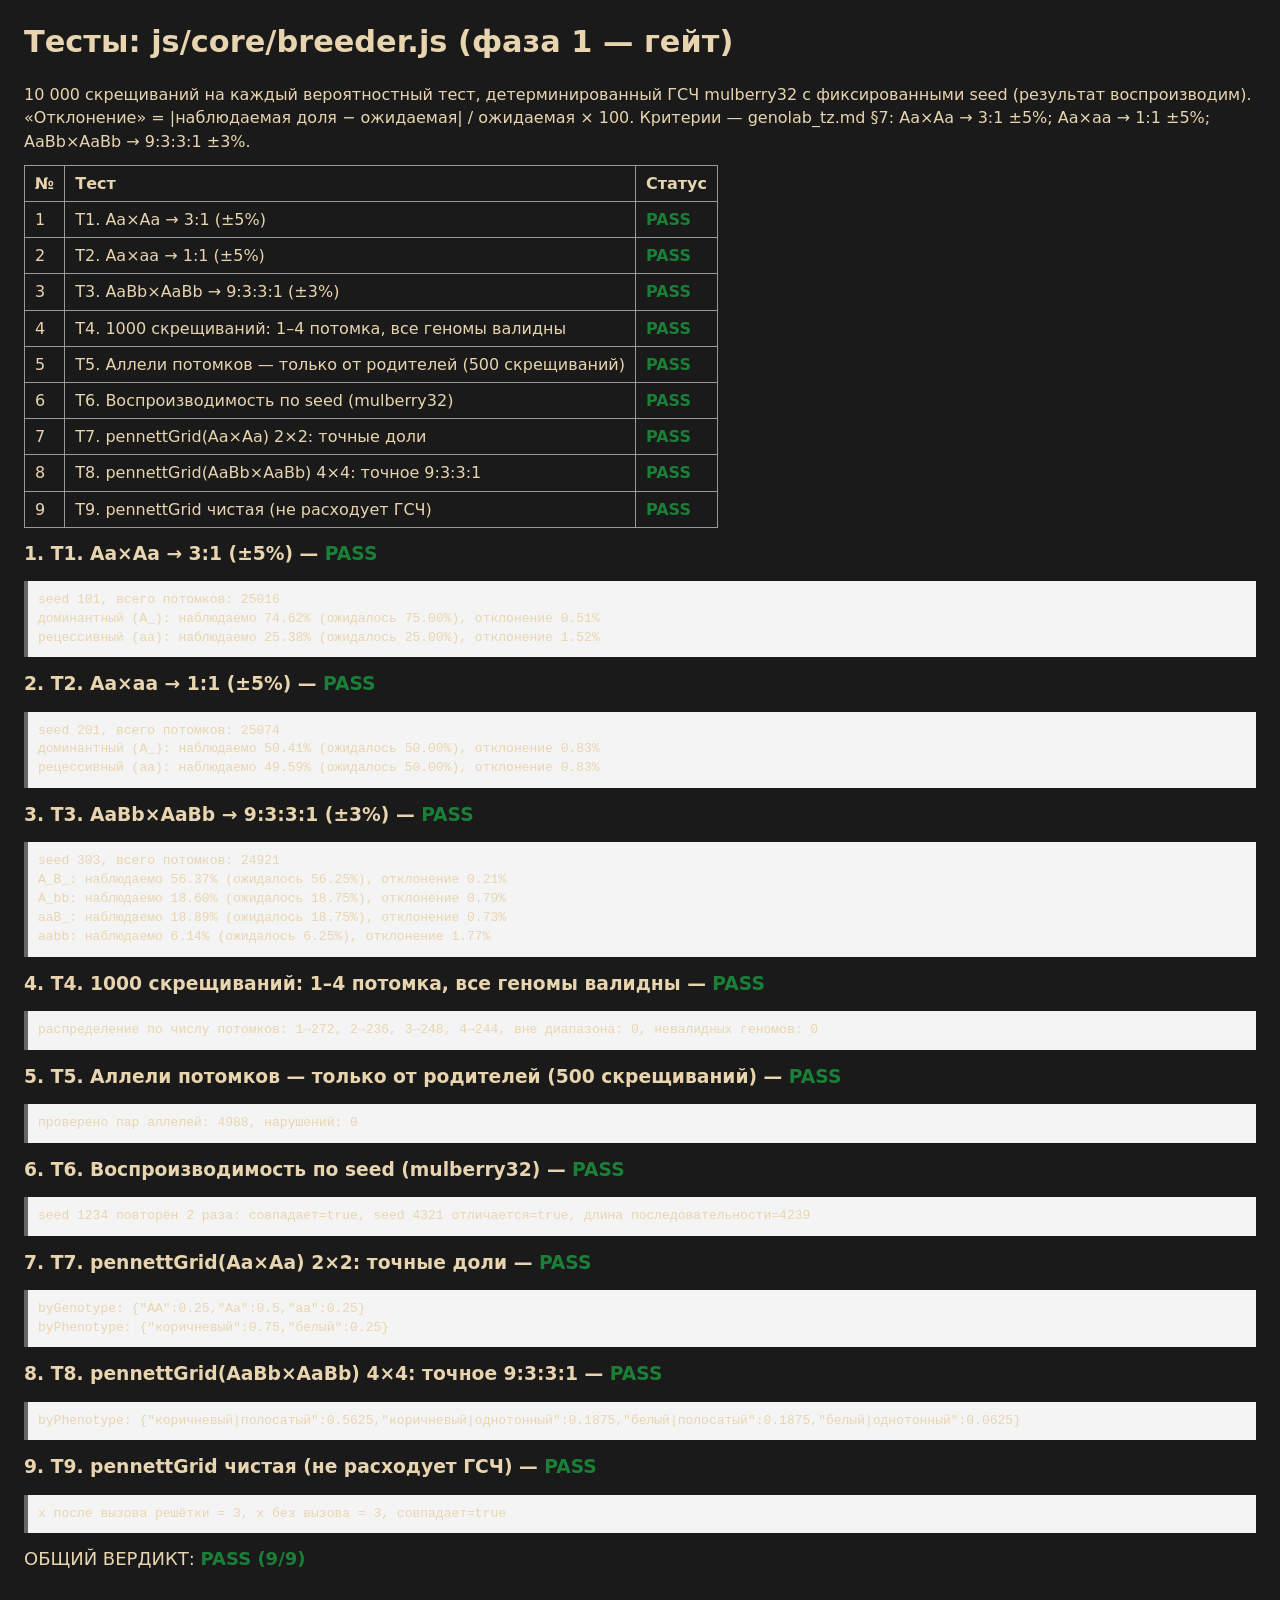
==== tests/breeder.test.html @ 1bb5aaeb "Фаза 1: геном и скрещивание (гейт PASS) - js/data/species.json: вид golo, 4 признака, полное доминир" ====
<!DOCTYPE html>
<html lang="ru">
<head>
  <meta charset="UTF-8">
  <meta name="viewport" content="width=device-width, initial-scale=1">
  <title>Тесты: breeder (фаза 1, гейт)</title>
  <link rel="stylesheet" href="../css/base.css">
  <style>
    #results table { border-collapse: collapse; margin: 12px 0; }
    #results th, #results td { border: 1px solid #999; padding: 6px 10px; text-align: left; }
    #results .pass { color: #1a7f37; font-weight: bold; }
    #results .fail { color: #c0392b; font-weight: bold; }
    #results .skip { color: #b07d1a; font-weight: bold; }
    #results pre { background: #f4f4f4; padding: 10px; border-left: 4px solid #666;
      white-space: pre-wrap; font-family: Consolas, monospace; font-size: 13px; }
    #verdict { font-size: 18px; }
  </style>
  <!-- Классические скрипты (не ESM): страница открывается с file://. -->
  <script src="../js/core/rng.js"></script>
  <script src="../js/core/genome.js"></script>
  <script src="../js/core/breeder.js"></script>
</head>
<body style="padding: 24px;">
  <h1>Тесты: js/core/breeder.js (фаза 1 — гейт)</h1>
  <p>10 000 скрещиваний на каждый вероятностный тест, детерминированный ГСЧ
     mulberry32 с фиксированными seed (результат воспроизводим).
     «Отклонение» = |наблюдаемая доля − ожидаемая| / ожидаемая × 100.
     Критерии — genolab_tz.md §7: Aa×Aa → 3:1 ±5%; Aa×aa → 1:1 ±5%;
     AaBb×AaBb → 9:3:3:1 ±3%.</p>
  <div id="results"><p>Выполняются тесты…</p></div>
  <script>
  (function () {
    'use strict';

    var out = document.getElementById('results');
    if (!window.GenoLab || !window.GenoLab.core || !window.GenoLab.core.breeder ||
        !window.GenoLab.core.genome || !window.GenoLab.core.rng) {
      out.innerHTML = '<p class="fail">FAIL: модули GenoLab (rng/genome/breeder) не загрузились</p>';
      return;
    }
    var G = window.GenoLab;
    var results = [];

    function report(name, status, lines) {
      results.push({ name: name, status: status, lines: lines });
    }

    function allChildren(seed, parentA, parentB, nCross) {
      var rng = G.core.rng.createRng(seed);
      var all = [];
      for (var i = 0; i < nCross; i++) {
        all = all.concat(G.core.breeder.cross(parentA, parentB, rng));
      }
      return all;
    }

    function distTest(name, seed, parentA, parentB, classify, expected, tolPct) {
      var all = allChildren(seed, parentA, parentB, 10000);
      var counts = {};
      var total = all.length;
      all.forEach(function (ch) {
        var k = classify(ch);
        counts[k] = (counts[k] || 0) + 1;
      });
      var lines = ['seed ' + seed + ', всего потомков: ' + total];
      var ok = true;
      Object.keys(expected).forEach(function (k) {
        var obs = (counts[k] || 0) / total;
        var dev = Math.abs(obs - expected[k]) / expected[k] * 100;
        if (dev > tolPct) ok = false;
        lines.push(k + ': наблюдаемо ' + (obs * 100).toFixed(2) + '% ' +
          '(ожидалось ' + (expected[k] * 100).toFixed(2) + '%), ' +
          'отклонение ' + dev.toFixed(2) + '%' + (dev > tolPct ? ' — ПРЕВЫШЕНО' : ''));
      });
      report(name, ok ? 'PASS' : 'FAIL', lines);
    }

    var mk = function (pairs) { return G.core.genome.createGenome('golo', pairs); };
    var Aa   = mk([['A', 'a'], ['B', 'B'], ['C', 'C'], ['D', 'D']]);
    var aa   = mk([['a', 'a'], ['B', 'B'], ['C', 'C'], ['D', 'D']]);
    var AaBb = mk([['A', 'a'], ['B', 'b'], ['C', 'C'], ['D', 'D']]);

    function dom1(ch) { return (ch.pairs[0][0] === 'A' || ch.pairs[0][1] === 'A') ? 'доминантный (A_)' : 'рецессивный (aa)'; }
    function dihybrid(ch) {
      var d1 = (ch.pairs[0][0] === 'A' || ch.pairs[0][1] === 'A');
      var d2 = (ch.pairs[1][0] === 'B' || ch.pairs[1][1] === 'B');
      return (d1 ? 'A_' : 'aa') + (d2 ? 'B_' : 'bb');
    }

    /* 1–3. Вероятностные распределения (10 000 скрещиваний каждое). */
    distTest('T1. Aa×Aa → 3:1 (±5%)', 101, Aa, Aa, dom1,
      { 'доминантный (A_)': 0.75, 'рецессивный (aa)': 0.25 }, 5);
    distTest('T2. Aa×aa → 1:1 (±5%)', 201, Aa, aa, dom1,
      { 'доминантный (A_)': 0.5, 'рецессивный (aa)': 0.5 }, 5);
    distTest('T3. AaBb×AaBb → 9:3:3:1 (±3%)', 303, AaBb, AaBb, dihybrid,
      { 'A_B_': 9 / 16, 'A_bb': 3 / 16, 'aaB_': 3 / 16, 'aabb': 1 / 16 }, 3);

    /* 4. Количество потомков: 1000 скрещиваний, 1–4 шт., геномы валидны. */
    (function () {
      var counts = { 1: 0, 2: 0, 3: 0, 4: 0 };
      var badGenomes = 0;
      var rng = G.core.rng.createRng(900);
      for (var i = 0; i < 1000; i++) {
        var kids = G.core.breeder.cross(AaBb, AaBb, rng);
        if (kids.length < 1 || kids.length > 4) {
          counts[0] = (counts[0] || 0) + 1;
        } else {
          counts[kids.length] = (counts[kids.length] || 0) + 1;
        }
        kids.forEach(function (k) {
          if (!G.core.genome.validateGenome(k).ok) badGenomes++;
        });
      }
      var ok = (counts[0] || 0) === 0 && badGenomes === 0;
      report('T4. 1000 скрещиваний: 1–4 потомка, все геномы валидны', ok ? 'PASS' : 'FAIL',
        ['распределение по числу потомков: 1→' + (counts[1] || 0) +
         ', 2→' + (counts[2] || 0) + ', 3→' + (counts[3] || 0) + ', 4→' + (counts[4] || 0) +
         ', вне диапазона: ' + (counts[0] || 0) + ', невалидных геномов: ' + badGenomes]);
    })();

    /* 5. Чистота аллелей: у каждого потомка аллель [0] — из A, [1] — из B. */
    (function () {
      var rng = G.core.rng.createRng(901);
      var bad = 0;
      var total = 0;
      for (var i = 0; i < 500; i++) {
        G.core.breeder.cross(AaBb, aa, rng).forEach(function (k) {
          k.pairs.forEach(function (p, j) {
            total++;
            var pa = AaBb.pairs[j], pb = aa.pairs[j];
            if (p[0] !== pa[0] && p[0] !== pa[1]) bad++;
            if (p[1] !== pb[0] && p[1] !== pb[1]) bad++;
          });
        });
      }
      report('T5. Аллели потомков — только от родителей (500 скрещиваний)',
        bad === 0 ? 'PASS' : 'FAIL',
        ['проверено пар аллелей: ' + total + ', нарушений: ' + bad]);
    })();

    /* 6. Воспроизводимость: одинаковый seed → одинаковый результат. */
    (function () {
      function seq(seed) {
        var rng = G.core.rng.createRng(seed);
        var s = '';
        for (var i = 0; i < 200; i++) {
          G.core.breeder.cross(AaBb, AaBb, rng).forEach(function (k) {
            s += G.core.genome.genotypeString(k) + ';';
          });
        }
        return s;
      }
      var s1 = seq(1234), s2 = seq(1234), s3 = seq(4321);
      var ok = s1 === s2 && s1 !== s3;
      report('T6. Воспроизводимость по seed (mulberry32)', ok ? 'PASS' : 'FAIL',
        ['seed 1234 повторён 2 раза: совпадает=' + (s1 === s2) +
         ', seed 4321 отличается=' + (s1 !== s3) + ', длина последовательности=' + s1.length]);
    })();

    /* 7. pennettGrid Aa×Aa: решётка 2×2, точные доли. */
    (function () {
      var grid = G.core.breeder.pennettGrid(Aa, Aa);
      var ok = grid.rows === 2 && grid.cols === 2 &&
        Math.abs(grid.byGenotype['AA'] - 0.25) < 1e-12 &&
        Math.abs(grid.byGenotype['Aa'] - 0.5) < 1e-12 &&
        Math.abs(grid.byGenotype['aa'] - 0.25) < 1e-12 &&
        Math.abs(grid.byPhenotype['коричневый'] - 0.75) < 1e-12 &&
        Math.abs(grid.byPhenotype['белый'] - 0.25) < 1e-12;
      report('T7. pennettGrid(Aa×Aa) 2×2: точные доли', ok ? 'PASS' : 'FAIL',
        ['byGenotype: ' + JSON.stringify(grid.byGenotype) +
         '\nbyPhenotype: ' + JSON.stringify(grid.byPhenotype)]);
    })();

    /* 8. pennettGrid AaBb×AaBb (2 признака): решётка 4×4, 9:3:3:1 точно. */
    (function () {
      var grid = G.core.breeder.pennettGrid(AaBb, AaBb, ['color', 'pattern']);
      var ok = grid.rows === 4 && grid.cols === 4 &&
        Math.abs(grid.byPhenotype['коричневый|полосатый'] - 9 / 16) < 1e-12 &&
        Math.abs(grid.byPhenotype['коричневый|однотонный'] - 3 / 16) < 1e-12 &&
        Math.abs(grid.byPhenotype['белый|полосатый'] - 3 / 16) < 1e-12 &&
        Math.abs(grid.byPhenotype['белый|однотонный'] - 1 / 16) < 1e-12;
      report('T8. pennettGrid(AaBb×AaBb) 4×4: точное 9:3:3:1', ok ? 'PASS' : 'FAIL',
        ['byPhenotype: ' + JSON.stringify(grid.byPhenotype)]);
    })();

    /* 9. pennettGrid — чистая функция: не трогает состояние ГСЧ. */
    (function () {
      var r1 = G.core.rng.createRng(777);
      G.core.breeder.pennettGrid(AaBb, AaBb, ['color', 'pattern']);
      var x1 = r1.randomInt(1, 4);
      var r2 = G.core.rng.createRng(777);
      var x2 = r2.randomInt(1, 4);
      var ok = x1 === x2;
      report('T9. pennettGrid чистая (не расходует ГСЧ)', ok ? 'PASS' : 'FAIL',
        ['x после вызова решётки = ' + x1 + ', x без вызова = ' + x2 + ', совпадает=' + ok]);
    })();

    /* Вывод в DOM. */
    var nPass = results.filter(function (r) { return r.status === 'PASS'; }).length;
    var nFail = results.length - nPass;
    var html = '<table><tr><th>№</th><th>Тест</th><th>Статус</th></tr>';
    results.forEach(function (r, i) {
      var cls = r.status === 'PASS' ? 'pass' : (r.status === 'SKIP' ? 'skip' : 'fail');
      html += '<tr><td>' + (i + 1) + '</td><td>' + r.name + '</td><td class="' + cls + '">' + r.status + '</td></tr>';
    });
    html += '</table>';
    results.forEach(function (r, i) {
      html += '<h3>' + (i + 1) + '. ' + r.name + ' — <span class="' +
        (r.status === 'PASS' ? 'pass' : 'fail') + '">' + r.status + '</span></h3><pre>' +
        r.lines.join('\n') + '</pre>';
    });
    html += '<p id="verdict">ОБЩИЙ ВЕРДИКТ: <span class="' + (nFail ? 'fail' : 'pass') + '">' +
      (nFail ? 'FAIL (' + nPass + '/' + results.length + ', упало ' + nFail + ')' : 'PASS (' + nPass + '/' + results.length + ')') + '</span></p>';
    out.innerHTML = html;
  })();
  </script>
</body>
</html>
---- css/base.css ----
/* ============================================================
   ГеноЛаб — базовые стили: палитра, reset, системный шрифт.
   ============================================================ */

:root {
  /* Палитра (ТЗ, раздел 4) */
  --color-bg: #1a1a1a;        /* чёрный — фон */
  --color-beige: #e8d5b0;     /* бежевый — основной текст */
  --color-gray: #d3d3d3;      /* светло-серый — второстепенное */
  --color-gold: #d4af37;      /* золото — акценты, кнопки */

  /* Производные цвета */
  --color-surface: #232019;       /* панель */
  --color-surface-2: #2b2620;     /* приподнятая панель */
  --color-border: #4a4436;        /* границы панелей */
  --color-beige-dim: rgba(232, 213, 176, 0.55);
  --color-gold-dim: rgba(212, 175, 55, 0.35);

  /* Шрифты: системный стек, без внешних шрифтов */
  --font-stack: system-ui, -apple-system, "Segoe UI", Roboto,
                "Helvetica Neue", Arial, "Noto Sans", sans-serif;

  /* Размеры */
  --font-size-base: 16px;
  --font-size-sm: 14px;
  --radius: 10px;
  --gap: 12px;
  --topbar-h: 48px;
  --content-max: 1100px;
}

/* --- Reset --- */
*,
*::before,
*::after {
  box-sizing: border-box;
}

html {
  font-size: var(--font-size-base);
  -webkit-text-size-adjust: 100%;
}

body {
  margin: 0;
  font-family: var(--font-stack);
  font-size: 1rem;
  line-height: 1.45;
  color: var(--color-beige);
  background-color: var(--color-bg);
}

h1, h2, h3, p {
  margin: 0 0 0.75em;
}

h1 {
  font-size: clamp(1.35rem, 3vw + 0.8rem, 1.9rem);
  line-height: 1.2;
}

h2 {
  font-size: clamp(1.05rem, 2vw + 0.6rem, 1.3rem);
  line-height: 1.25;
}

img, svg {
  display: block;
  max-width: 100%;
}

button {
  font: inherit;
  color: inherit;
  background: none;
  border: none;
  cursor: pointer;
}

a {
  color: inherit;
  text-decoration: none;
}

[hidden] {
  display: none !important;
}

/* Фокус для клавиатурной навигации */
:focus-visible {
  outline: 2px solid var(--color-gold);
  outline-offset: 2px;
  border-radius: 4px;
}
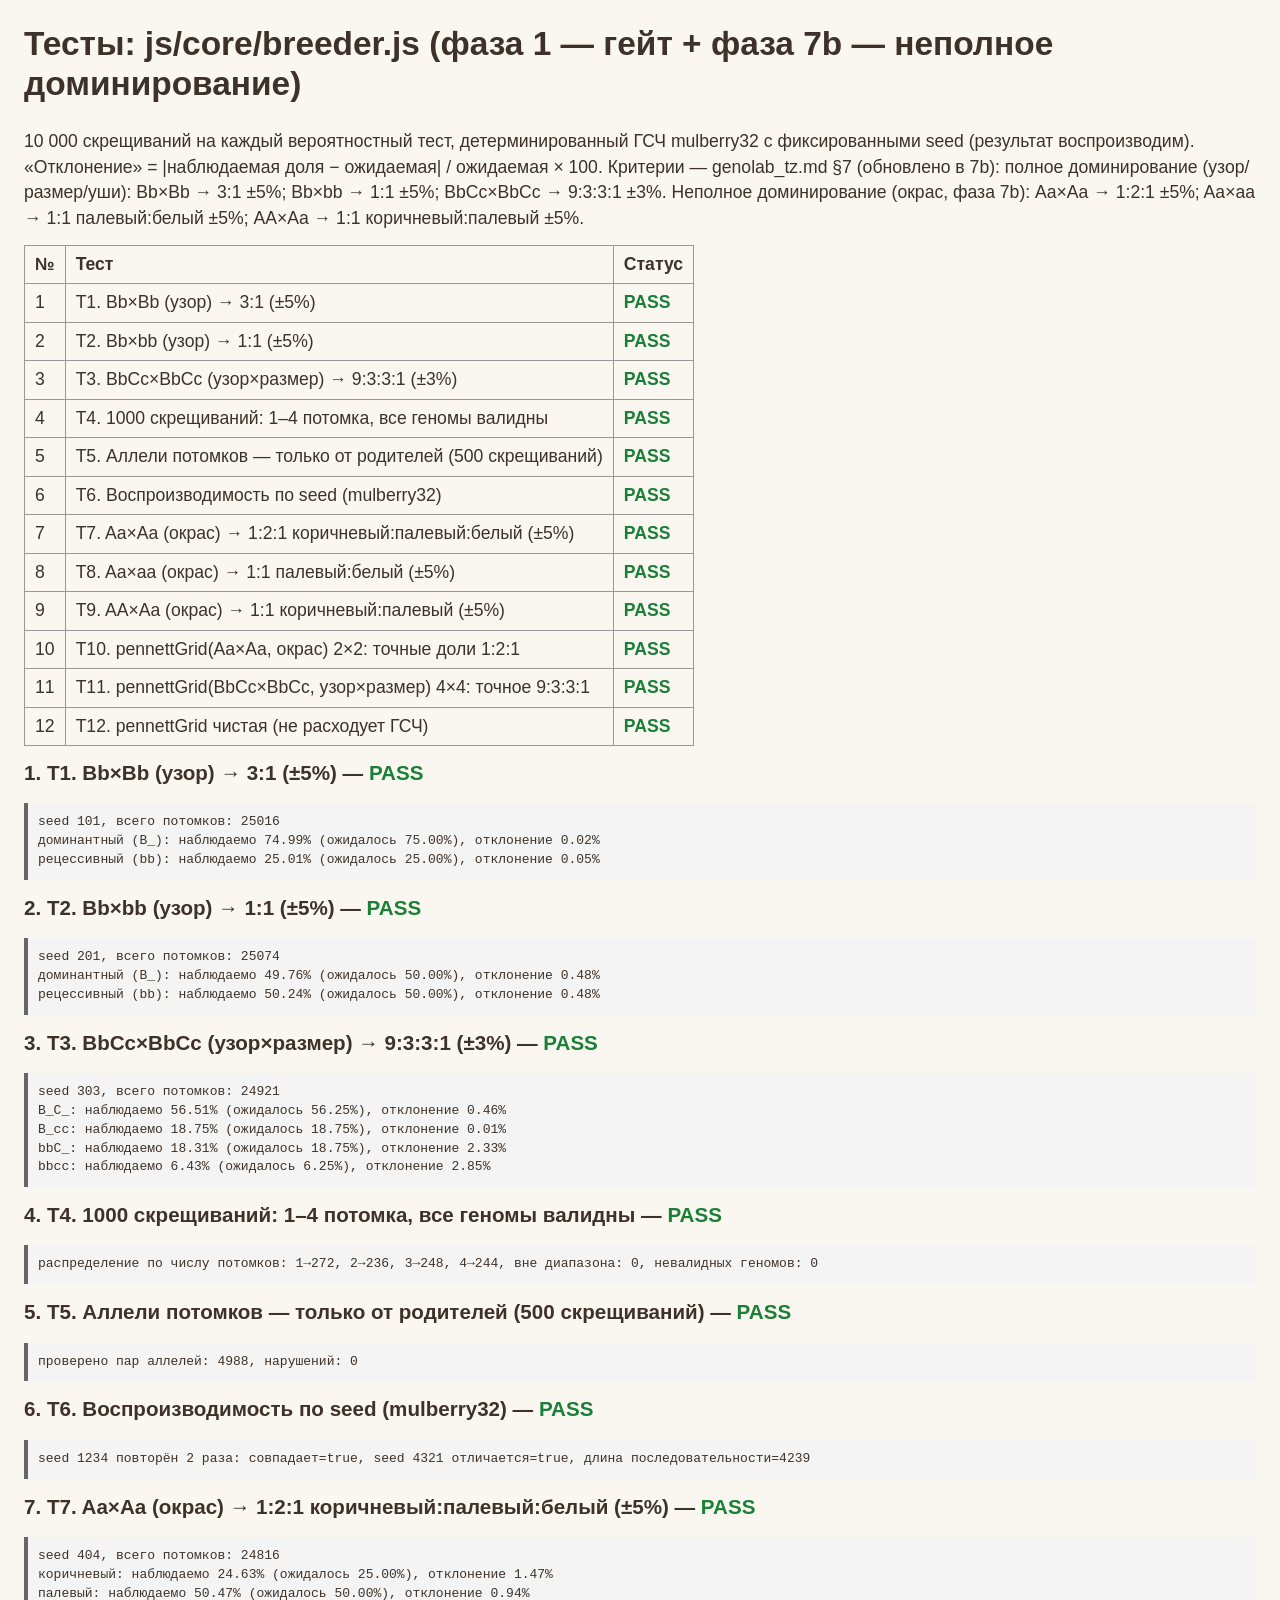
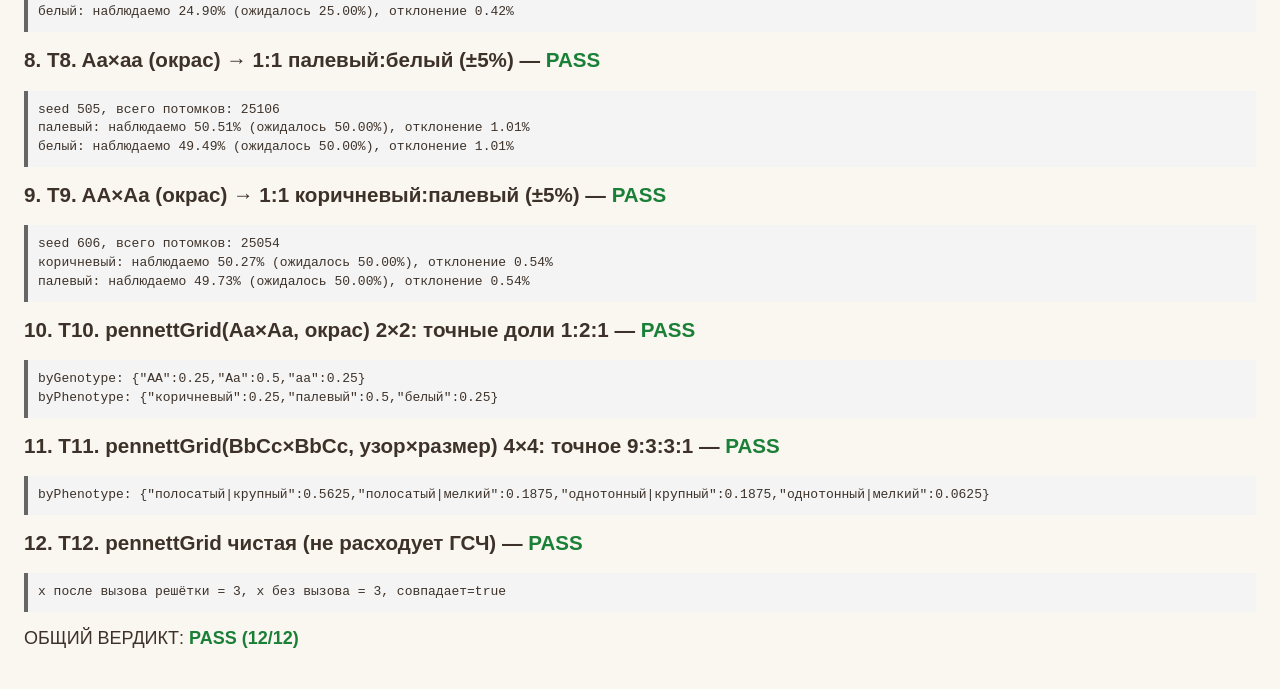
==== commit aca1b51a: "Фаза 7b: неполное доминирование окраса (палевый = Aa) - species.json + вшитый SPECIES: color -> inco" ====
--- a/tests/breeder.test.html
+++ b/tests/breeder.test.html
@@ -3,7 +3,7 @@
 <head>
   <meta charset="UTF-8">
   <meta name="viewport" content="width=device-width, initial-scale=1">
-  <title>Тесты: breeder (фаза 1, гейт)</title>
+  <title>Тесты: breeder (фаза 1 + 7b, гейт)</title>
   <link rel="stylesheet" href="../css/base.css">
   <style>
     #results table { border-collapse: collapse; margin: 12px 0; }
@@ -21,12 +21,15 @@
   <script src="../js/core/breeder.js"></script>
 </head>
 <body style="padding: 24px;">
-  <h1>Тесты: js/core/breeder.js (фаза 1 — гейт)</h1>
+  <h1>Тесты: js/core/breeder.js (фаза 1 — гейт + фаза 7b — неполное доминирование)</h1>
   <p>10 000 скрещиваний на каждый вероятностный тест, детерминированный ГСЧ
      mulberry32 с фиксированными seed (результат воспроизводим).
      «Отклонение» = |наблюдаемая доля − ожидаемая| / ожидаемая × 100.
-     Критерии — genolab_tz.md §7: Aa×Aa → 3:1 ±5%; Aa×aa → 1:1 ±5%;
-     AaBb×AaBb → 9:3:3:1 ±3%.</p>
+     Критерии — genolab_tz.md §7 (обновлено в 7b): полное доминирование
+     (узор/размер/уши): Bb×Bb → 3:1 ±5%; Bb×bb → 1:1 ±5%;
+     BbCc×BbCc → 9:3:3:1 ±3%. Неполное доминирование (окрас, фаза 7b):
+     Aa×Aa → 1:2:1 ±5%; Aa×aa → 1:1 палевый:белый ±5%;
+     AA×Aa → 1:1 коричневый:палевый ±5%.</p>
   <div id="results"><p>Выполняются тесты…</p></div>
   <script>
   (function () {
@@ -76,24 +79,31 @@
     }
 
     var mk = function (pairs) { return G.core.genome.createGenome('golo', pairs); };
-    var Aa   = mk([['A', 'a'], ['B', 'B'], ['C', 'C'], ['D', 'D']]);
-    var aa   = mk([['a', 'a'], ['B', 'B'], ['C', 'C'], ['D', 'D']]);
-    var AaBb = mk([['A', 'a'], ['B', 'b'], ['C', 'C'], ['D', 'D']]);
-
-    function dom1(ch) { return (ch.pairs[0][0] === 'A' || ch.pairs[0][1] === 'A') ? 'доминантный (A_)' : 'рецессивный (aa)'; }
+    /* Фаза 7b: T1–T3 переведены на узор/размер (полное доминирование);
+     * окрасные распределения — отдельные тесты T7–T9 (неполное доминирование). */
+    var Bb   = mk([['A', 'a'], ['B', 'b'], ['C', 'C'], ['D', 'D']]);
+    var bb   = mk([['a', 'a'], ['b', 'b'], ['C', 'C'], ['D', 'D']]);
+    var BbCc = mk([['A', 'a'], ['B', 'b'], ['C', 'c'], ['D', 'D']]);
+    var AaC  = mk([['A', 'a'], ['B', 'B'], ['C', 'C'], ['D', 'D']]); /* окрас Aa, остальное домин. */
+    var aaC  = mk([['a', 'a'], ['B', 'B'], ['C', 'C'], ['D', 'D']]); /* окрас aa */
+    var AAC  = mk([['A', 'A'], ['B', 'B'], ['C', 'C'], ['D', 'D']]); /* окрас AA */
+
+    function pat1(ch) { return (ch.pairs[1][0] === 'B' || ch.pairs[1][1] === 'B') ? 'доминантный (B_)' : 'рецессивный (bb)'; }
     function dihybrid(ch) {
-      var d1 = (ch.pairs[0][0] === 'A' || ch.pairs[0][1] === 'A');
-      var d2 = (ch.pairs[1][0] === 'B' || ch.pairs[1][1] === 'B');
-      return (d1 ? 'A_' : 'aa') + (d2 ? 'B_' : 'bb');
-    }
-
-    /* 1–3. Вероятностные распределения (10 000 скрещиваний каждое). */
-    distTest('T1. Aa×Aa → 3:1 (±5%)', 101, Aa, Aa, dom1,
-      { 'доминантный (A_)': 0.75, 'рецессивный (aa)': 0.25 }, 5);
-    distTest('T2. Aa×aa → 1:1 (±5%)', 201, Aa, aa, dom1,
-      { 'доминантный (A_)': 0.5, 'рецессивный (aa)': 0.5 }, 5);
-    distTest('T3. AaBb×AaBb → 9:3:3:1 (±3%)', 303, AaBb, AaBb, dihybrid,
-      { 'A_B_': 9 / 16, 'A_bb': 3 / 16, 'aaB_': 3 / 16, 'aabb': 1 / 16 }, 3);
+      var d1 = (ch.pairs[1][0] === 'B' || ch.pairs[1][1] === 'B');
+      var d2 = (ch.pairs[2][0] === 'C' || ch.pairs[2][1] === 'C');
+      return (d1 ? 'B_' : 'bb') + (d2 ? 'C_' : 'cc');
+    }
+    /* Фенотип окраса через genomeToPhenotype (фаза 7b: Aa → «палевый»). */
+    function colorPhen(ch) { return G.core.genome.genomeToPhenotype(ch).color; }
+
+    /* 1–3. Полное доминирование: узор и размер (10 000 скрещиваний). */
+    distTest('T1. Bb×Bb (узор) → 3:1 (±5%)', 101, Bb, Bb, pat1,
+      { 'доминантный (B_)': 0.75, 'рецессивный (bb)': 0.25 }, 5);
+    distTest('T2. Bb×bb (узор) → 1:1 (±5%)', 201, Bb, bb, pat1,
+      { 'доминантный (B_)': 0.5, 'рецессивный (bb)': 0.5 }, 5);
+    distTest('T3. BbCc×BbCc (узор×размер) → 9:3:3:1 (±3%)', 303, BbCc, BbCc, dihybrid,
+      { 'B_C_': 9 / 16, 'B_cc': 3 / 16, 'bbC_': 3 / 16, 'bbcc': 1 / 16 }, 3);
 
     /* 4. Количество потомков: 1000 скрещиваний, 1–4 шт., геномы валидны. */
     (function () {
@@ -101,7 +111,7 @@
       var badGenomes = 0;
       var rng = G.core.rng.createRng(900);
       for (var i = 0; i < 1000; i++) {
-        var kids = G.core.breeder.cross(AaBb, AaBb, rng);
+        var kids = G.core.breeder.cross(BbCc, BbCc, rng);
         if (kids.length < 1 || kids.length > 4) {
           counts[0] = (counts[0] || 0) + 1;
         } else {
@@ -124,10 +134,10 @@
       var bad = 0;
       var total = 0;
       for (var i = 0; i < 500; i++) {
-        G.core.breeder.cross(AaBb, aa, rng).forEach(function (k) {
+        G.core.breeder.cross(BbCc, bb, rng).forEach(function (k) {
           k.pairs.forEach(function (p, j) {
             total++;
-            var pa = AaBb.pairs[j], pb = aa.pairs[j];
+            var pa = BbCc.pairs[j], pb = bb.pairs[j];
             if (p[0] !== pa[0] && p[0] !== pa[1]) bad++;
             if (p[1] !== pb[0] && p[1] !== pb[1]) bad++;
           });
@@ -144,7 +154,7 @@
         var rng = G.core.rng.createRng(seed);
         var s = '';
         for (var i = 0; i < 200; i++) {
-          G.core.breeder.cross(AaBb, AaBb, rng).forEach(function (k) {
+          G.core.breeder.cross(BbCc, BbCc, rng).forEach(function (k) {
             s += G.core.genome.genotypeString(k) + ';';
           });
         }
@@ -157,41 +167,50 @@
          ', seed 4321 отличается=' + (s1 !== s3) + ', длина последовательности=' + s1.length]);
     })();
 
-    /* 7. pennettGrid Aa×Aa: решётка 2×2, точные доли. */
-    (function () {
-      var grid = G.core.breeder.pennettGrid(Aa, Aa);
+    /* 7–9. Неполное доминирование окраса (фаза 7b, 10 000 скрещиваний). */
+    distTest('T7. Aa×Aa (окрас) → 1:2:1 коричневый:палевый:белый (±5%)', 404, AaC, AaC, colorPhen,
+      { 'коричневый': 0.25, 'палевый': 0.5, 'белый': 0.25 }, 5);
+    distTest('T8. Aa×aa (окрас) → 1:1 палевый:белый (±5%)', 505, AaC, aaC, colorPhen,
+      { 'палевый': 0.5, 'белый': 0.5 }, 5);
+    distTest('T9. AA×Aa (окрас) → 1:1 коричневый:палевый (±5%)', 606, AAC, AaC, colorPhen,
+      { 'коричневый': 0.5, 'палевый': 0.5 }, 5);
+
+    /* 10. pennettGrid Aa×Aa (окрас): решётка 2×2, точные доли 1:2:1. */
+    (function () {
+      var grid = G.core.breeder.pennettGrid(AaC, AaC, ['color']);
       var ok = grid.rows === 2 && grid.cols === 2 &&
         Math.abs(grid.byGenotype['AA'] - 0.25) < 1e-12 &&
         Math.abs(grid.byGenotype['Aa'] - 0.5) < 1e-12 &&
         Math.abs(grid.byGenotype['aa'] - 0.25) < 1e-12 &&
-        Math.abs(grid.byPhenotype['коричневый'] - 0.75) < 1e-12 &&
+        Math.abs(grid.byPhenotype['коричневый'] - 0.25) < 1e-12 &&
+        Math.abs(grid.byPhenotype['палевый'] - 0.5) < 1e-12 &&
         Math.abs(grid.byPhenotype['белый'] - 0.25) < 1e-12;
-      report('T7. pennettGrid(Aa×Aa) 2×2: точные доли', ok ? 'PASS' : 'FAIL',
+      report('T10. pennettGrid(Aa×Aa, окрас) 2×2: точные доли 1:2:1', ok ? 'PASS' : 'FAIL',
         ['byGenotype: ' + JSON.stringify(grid.byGenotype) +
          '\nbyPhenotype: ' + JSON.stringify(grid.byPhenotype)]);
     })();
 
-    /* 8. pennettGrid AaBb×AaBb (2 признака): решётка 4×4, 9:3:3:1 точно. */
-    (function () {
-      var grid = G.core.breeder.pennettGrid(AaBb, AaBb, ['color', 'pattern']);
+    /* 11. pennettGrid BbCc×BbCc (узор×размер): решётка 4×4, 9:3:3:1 точно. */
+    (function () {
+      var grid = G.core.breeder.pennettGrid(BbCc, BbCc, ['pattern', 'size']);
       var ok = grid.rows === 4 && grid.cols === 4 &&
-        Math.abs(grid.byPhenotype['коричневый|полосатый'] - 9 / 16) < 1e-12 &&
-        Math.abs(grid.byPhenotype['коричневый|однотонный'] - 3 / 16) < 1e-12 &&
-        Math.abs(grid.byPhenotype['белый|полосатый'] - 3 / 16) < 1e-12 &&
-        Math.abs(grid.byPhenotype['белый|однотонный'] - 1 / 16) < 1e-12;
-      report('T8. pennettGrid(AaBb×AaBb) 4×4: точное 9:3:3:1', ok ? 'PASS' : 'FAIL',
+        Math.abs(grid.byPhenotype['полосатый|крупный'] - 9 / 16) < 1e-12 &&
+        Math.abs(grid.byPhenotype['полосатый|мелкий'] - 3 / 16) < 1e-12 &&
+        Math.abs(grid.byPhenotype['однотонный|крупный'] - 3 / 16) < 1e-12 &&
+        Math.abs(grid.byPhenotype['однотонный|мелкий'] - 1 / 16) < 1e-12;
+      report('T11. pennettGrid(BbCc×BbCc, узор×размер) 4×4: точное 9:3:3:1', ok ? 'PASS' : 'FAIL',
         ['byPhenotype: ' + JSON.stringify(grid.byPhenotype)]);
     })();
 
-    /* 9. pennettGrid — чистая функция: не трогает состояние ГСЧ. */
+    /* 12. pennettGrid — чистая функция: не трогает состояние ГСЧ. */
     (function () {
       var r1 = G.core.rng.createRng(777);
-      G.core.breeder.pennettGrid(AaBb, AaBb, ['color', 'pattern']);
+      G.core.breeder.pennettGrid(BbCc, BbCc, ['pattern', 'size']);
       var x1 = r1.randomInt(1, 4);
       var r2 = G.core.rng.createRng(777);
       var x2 = r2.randomInt(1, 4);
       var ok = x1 === x2;
-      report('T9. pennettGrid чистая (не расходует ГСЧ)', ok ? 'PASS' : 'FAIL',
+      report('T12. pennettGrid чистая (не расходует ГСЧ)', ok ? 'PASS' : 'FAIL',
         ['x после вызова решётки = ' + x1 + ', x без вызова = ' + x2 + ', совпадает=' + ok]);
     })();
 
--- a/css/base.css
+++ b/css/base.css
@@ -1,32 +1,59 @@
 /* ============================================================
-   ГеноЛаб — базовые стили: палитра, reset, системный шрифт.
+   ГеноЛаб — базовые стили: палитра «Тёплый клин», reset.
+   Источник правды по стилю — ART_STYLE.md (разделы 1–4).
    ============================================================ */
 
 :root {
-  /* Палитра (ТЗ, раздел 4) */
-  --color-bg: #1a1a1a;        /* чёрный — фон */
-  --color-beige: #e8d5b0;     /* бежевый — основной текст */
-  --color-gray: #d3d3d3;      /* светло-серый — второстепенное */
-  --color-gold: #d4af37;      /* золото — акценты, кнопки */
+  /* --- Палитра: ART_STYLE.md §1 --- */
+  --bg: #faf6f0;              /* фон приложения (кремовый) */
+  --surface: #ffffff;         /* карточки, панели */
+  --surface-warm: #f4ece1;    /* вторичные подложки, слоты */
+  --ink: #3d3229;             /* основной текст (какао) */
+  --ink-soft: #7a6a5c;        /* вторичный текст */
+  --line: #e5d9c9;            /* границы, разделители */
+  --accent: #a8431f;          /* терракота: кнопки, акценты, CTA (контраст ≥ 4.5 по ART_STYLE.md §2) */
+  --accent-hover: #8a3518;    /* hover активных кнопок */
+  --gold: #8a6508;            /* монеты, награды (контраст ≥ 4.5 по ART_STYLE.md §2) */
+  --ok: #4a7c59;              /* успех */
+  --danger: #a63d3d;          /* ошибки */
 
-  /* Производные цвета */
-  --color-surface: #232019;       /* панель */
-  --color-surface-2: #2b2620;     /* приподнятая панель */
-  --color-border: #4a4436;        /* границы панелей */
-  --color-beige-dim: rgba(232, 213, 176, 0.55);
-  --color-gold-dim: rgba(212, 175, 55, 0.35);
+  /* Производные: полупрозрачные варианты и текст на акценте */
+  --accent-dim: rgba(168, 67, 31, 0.35);   /* приглушённые рамки, hover */
+  --accent-glow: rgba(168, 67, 31, 0.12);  /* подсветка выбранного */
+  --on-accent: #ffffff;                  /* текст на --accent */
 
-  /* Шрифты: системный стек, без внешних шрифтов */
-  --font-stack: system-ui, -apple-system, "Segoe UI", Roboto,
-                "Helvetica Neue", Arial, "Noto Sans", sans-serif;
+  /* --- Совместимость: имена старой палитры (фаза 0–2) ---
+     Используются тестовыми страницами tests/*.html (вне перечня
+     файлов фазы 0.5). В css/layout.css и css/components.css
+     новые токены применяются напрямую. */
+  --color-bg: var(--bg);
+  --color-surface: var(--surface);
+  --color-surface-2: var(--surface-warm);
+  --color-beige: var(--ink);
+  --color-gray: var(--ink-soft);
+  --color-gold: var(--accent);
+  --color-gold-dim: var(--accent-dim);
+  --color-border: var(--line);
+  --color-beige-dim: var(--ink-soft);
+
+  /* Шрифты: системный стек, без внешних шрифтов (ART_STYLE.md §3) */
+  --font-stack: -apple-system, "Segoe UI", Roboto,
+                "Helvetica Neue", Arial, sans-serif;
 
   /* Размеры */
   --font-size-base: 16px;
   --font-size-sm: 14px;
-  --radius: 10px;
   --gap: 12px;
   --topbar-h: 48px;
   --content-max: 1100px;
+
+  /* Радиусы и тени: ART_STYLE.md §4 */
+  --r-s: 8px;
+  --r-m: 12px;
+  --r-l: 16px;
+  --radius: var(--r-m);
+  --shadow-s: 0 1px 3px rgba(61, 50, 41, 0.08);
+  --shadow-m: 0 4px 12px rgba(61, 50, 41, 0.08);
 }
 
 /* --- Reset --- */
@@ -37,7 +64,7 @@
 }
 
 html {
-  font-size: var(--font-size-base);
+  font-size: 110%; /* ART_STYLE.md §3: глобальное увеличение на 10% */
   -webkit-text-size-adjust: 100%;
 }
 
@@ -46,12 +73,17 @@
   font-family: var(--font-stack);
   font-size: 1rem;
   line-height: 1.45;
-  color: var(--color-beige);
-  background-color: var(--color-bg);
+  font-weight: 400;
+  color: var(--ink);
+  background-color: var(--bg);
 }
 
 h1, h2, h3, p {
   margin: 0 0 0.75em;
+}
+
+h1, h2, h3 {
+  font-weight: 700;
 }
 
 h1 {
@@ -86,9 +118,32 @@
   display: none !important;
 }
 
-/* Фокус для клавиатурной навигации */
+/* --- Формы: тактильные цели не менее 44px (фаза 5, TZ §8.6) ---
+   Локальные <style> экранов могут переопределять padding,
+   min-height сохраняется. */
+select,
+input[type="number"],
+input[type="text"] {
+  min-height: 44px;
+  padding: 8px 10px;
+  font: inherit;
+  color: var(--ink);
+  background: var(--surface);
+  border: 1px solid var(--line);
+  border-radius: var(--radius);
+}
+
+input[type="checkbox"] {
+  width: 24px;
+  height: 24px;
+  margin: 0;
+  flex: 0 0 auto;
+  accent-color: var(--accent);
+}
+
+/* Фокус для клавиатурной навигации (ART_STYLE.md §4) */
 :focus-visible {
-  outline: 2px solid var(--color-gold);
+  outline: 2px solid var(--accent);
   outline-offset: 2px;
   border-radius: 4px;
 }
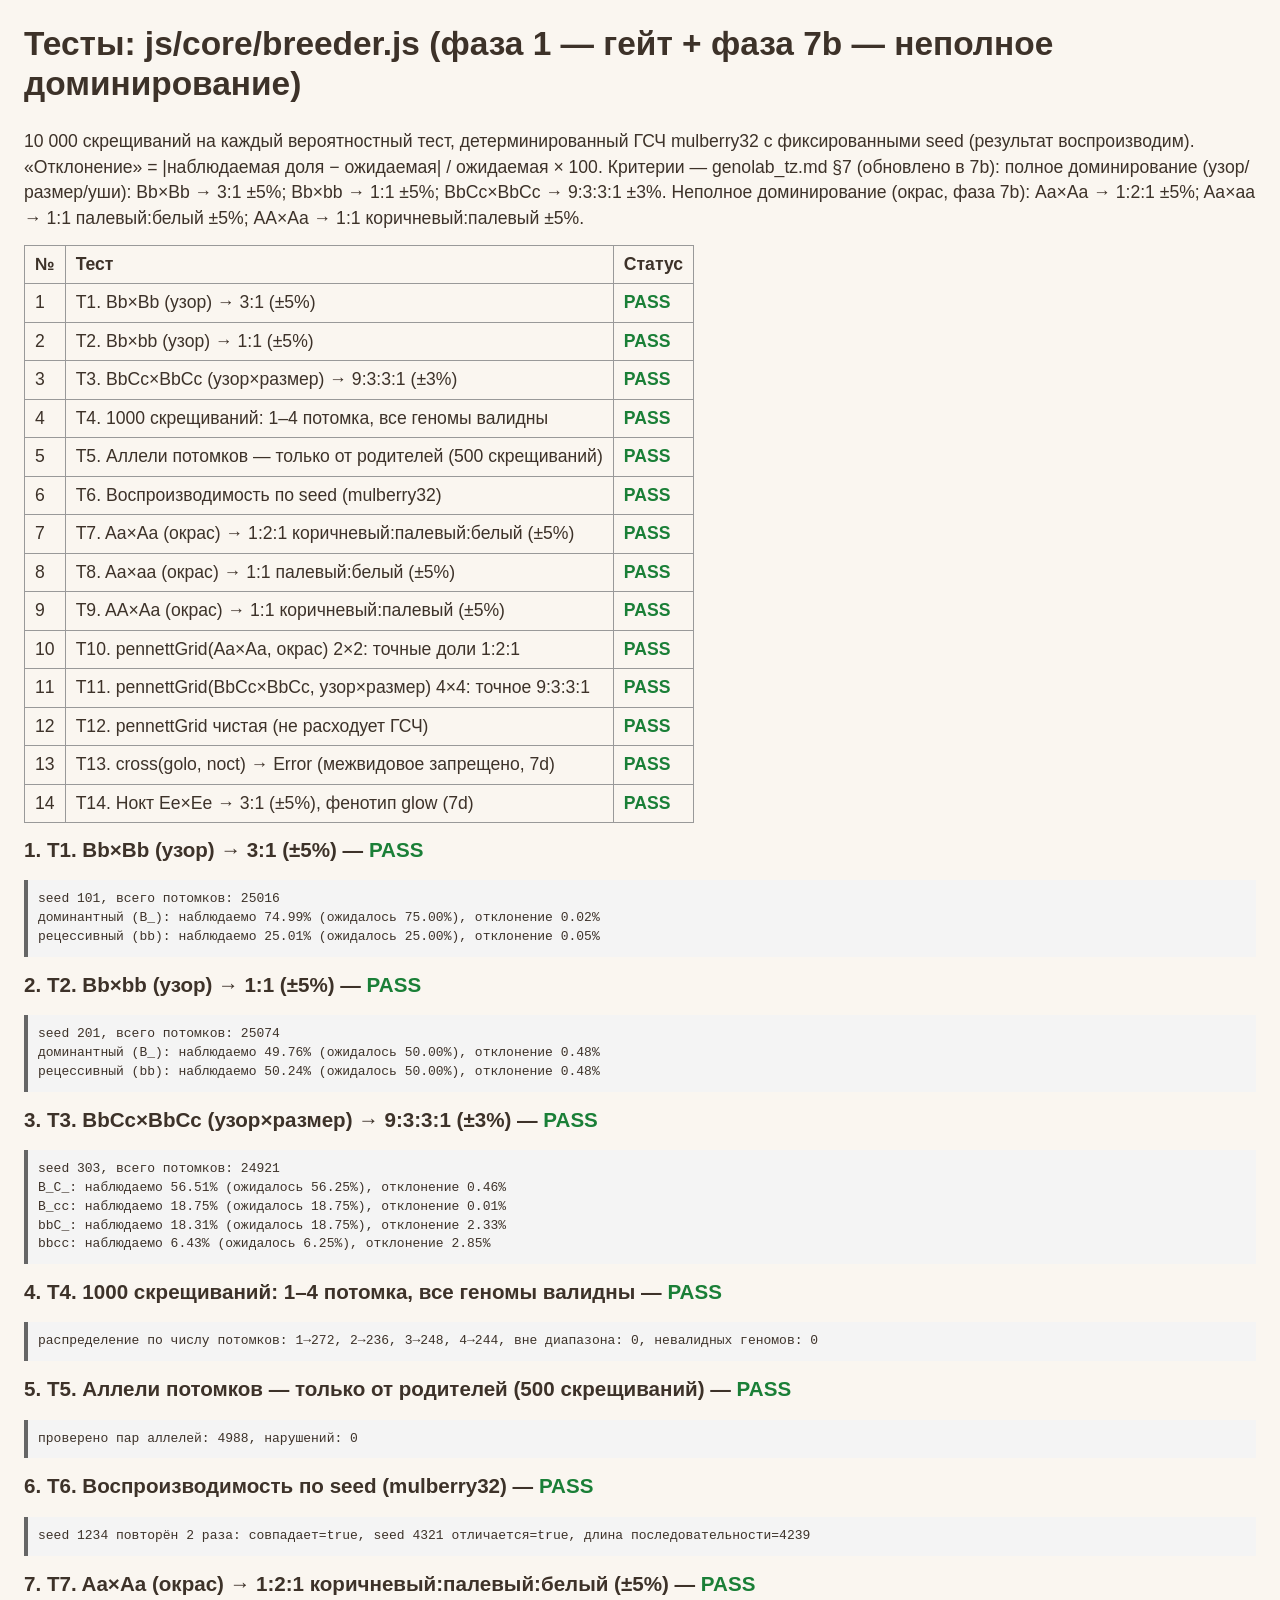
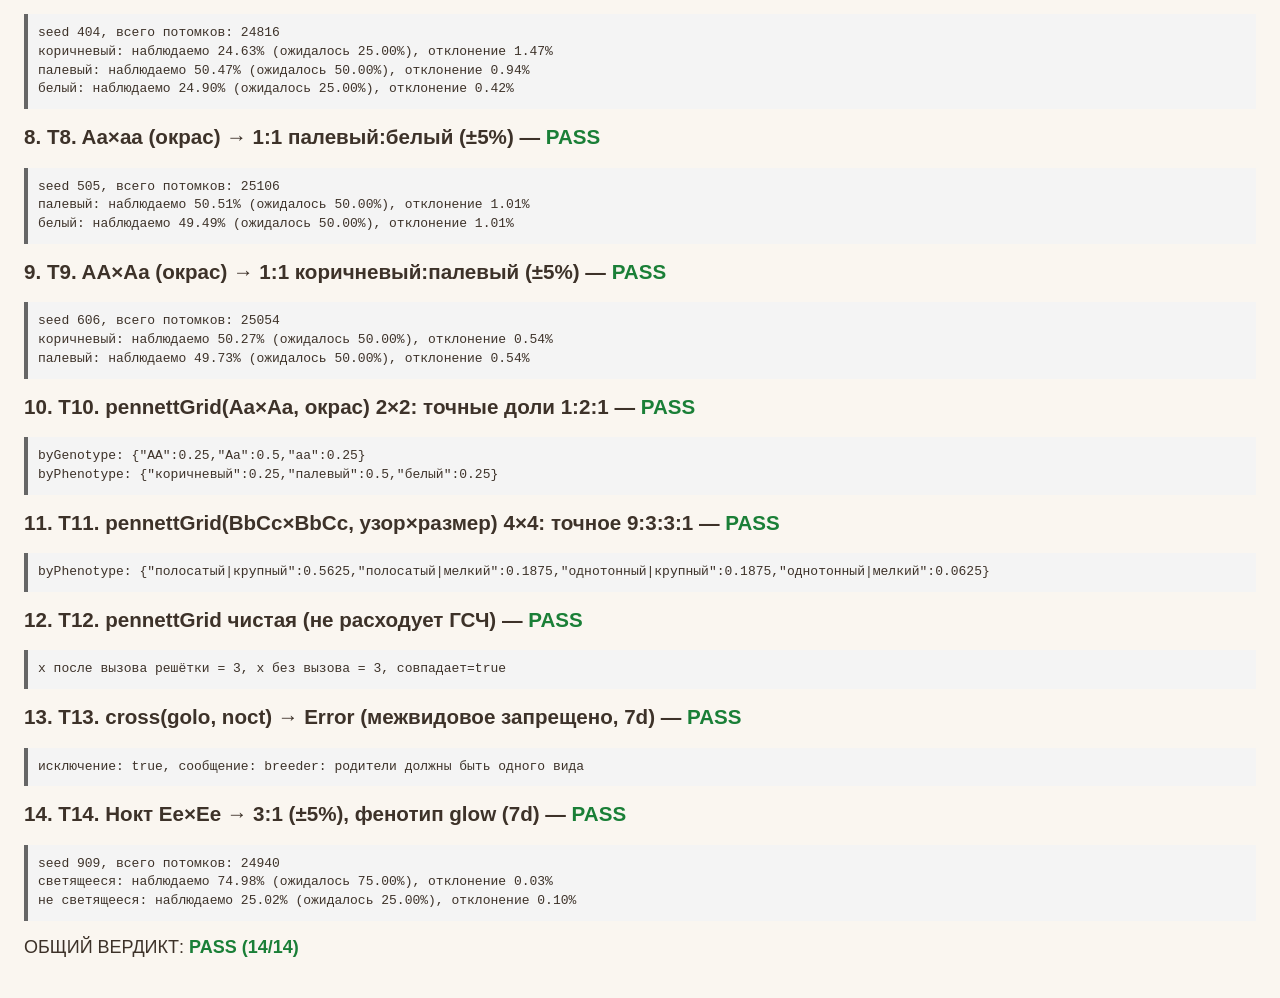
==== commit 2a8a32d0: "Фаза 7d: второй вид «Нокт» (noct) — свечение E/e, рендер, запрет межвидового, фильтр видов, заказы o" ====
--- a/tests/breeder.test.html
+++ b/tests/breeder.test.html
@@ -214,6 +214,27 @@
         ['x после вызова решётки = ' + x1 + ', x без вызова = ' + x2 + ', совпадает=' + ok]);
     })();
 
+    /* Фаза 7d: 13. Межвидовое скрещивание запрещено (checkBoth → Error). */
+    (function () {
+      var noctEe = G.core.genome.createGenome('noct', [['E', 'e']]);
+      var threw = false;
+      var msg = '';
+      try {
+        G.core.breeder.cross(AaC, noctEe);
+      } catch (e) { threw = true; msg = e.message; }
+      report('T13. cross(golo, noct) → Error (межвидовое запрещено, 7d)', threw ? 'PASS' : 'FAIL',
+        ['исключение: ' + threw + ', сообщение: ' + msg]);
+    })();
+
+    /* Фаза 7d: 14. Нокт: Ee×Ee → 3:1 светящееся:не светящееся (±5%). */
+    (function () {
+      var mkN = function (pairs) { return G.core.genome.createGenome('noct', pairs); };
+      distTest('T14. Нокт Ee×Ee → 3:1 (±5%), фенотип glow (7d)', 909,
+        mkN([['E', 'e']]), mkN([['E', 'e']]),
+        function (ch) { return G.core.genome.genomeToPhenotype(ch).glow; },
+        { 'светящееся': 0.75, 'не светящееся': 0.25 }, 5);
+    })();
+
     /* Вывод в DOM. */
     var nPass = results.filter(function (r) { return r.status === 'PASS'; }).length;
     var nFail = results.length - nPass;
